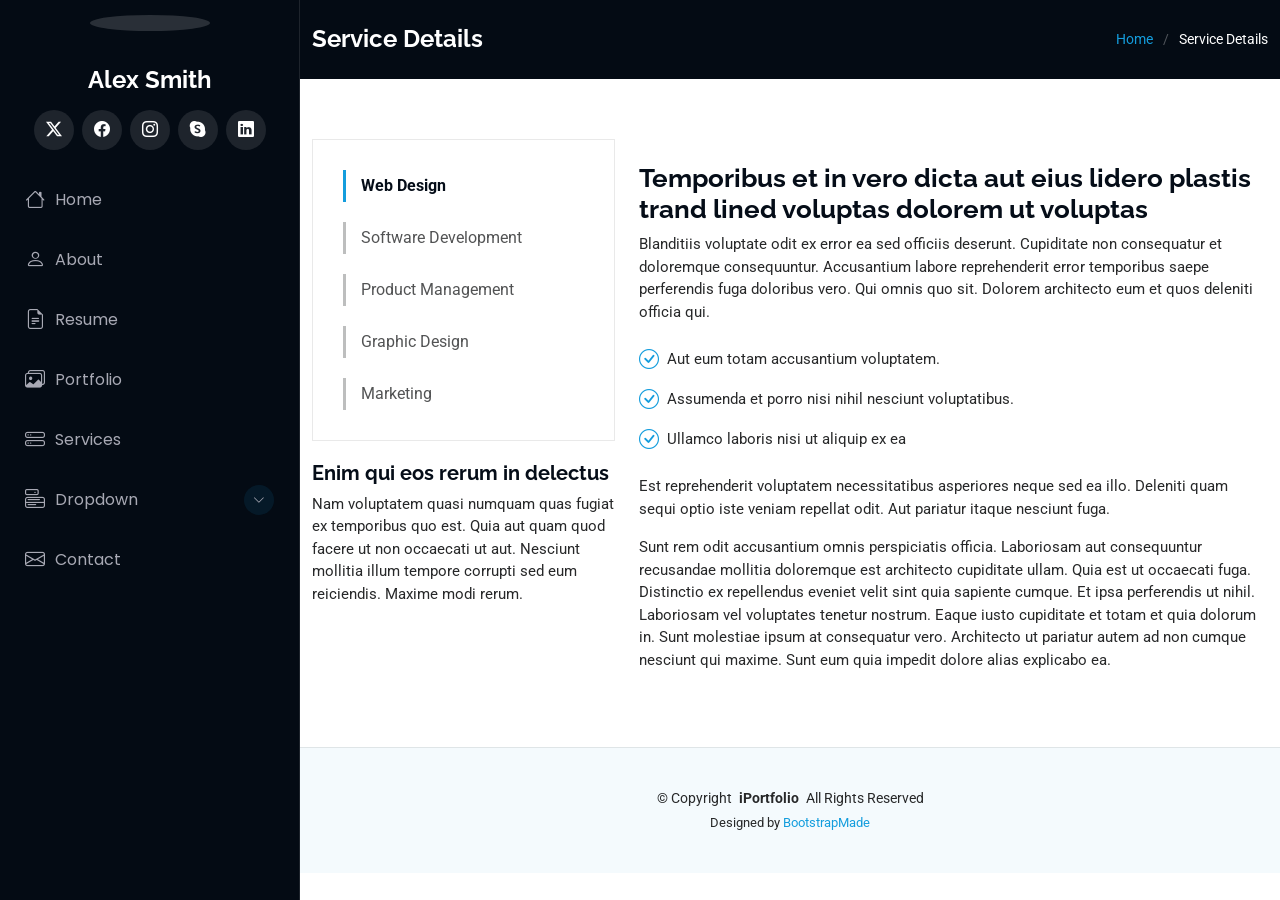
==== stageguerlain.html @ 078e5787 "Modif de la partie stage debut" ====
<!DOCTYPE html>
<html lang="en">

<head>
  <meta charset="utf-8">
  <meta content="width=device-width, initial-scale=1.0" name="viewport">
  <title>Service Details - iPortfolio Bootstrap Template</title>
  <meta content="" name="description">
  <meta content="" name="keywords">

  <!-- Favicons -->
  <link href="assets/img/favicon.png" rel="icon">
  <link href="assets/img/apple-touch-icon.png" rel="apple-touch-icon">

  <!-- Fonts -->
  <link href="https://fonts.googleapis.com" rel="preconnect">
  <link href="https://fonts.gstatic.com" rel="preconnect" crossorigin>
  <link href="https://fonts.googleapis.com/css2?family=Roboto:ital,wght@0,100;0,300;0,400;0,500;0,700;0,900;1,100;1,300;1,400;1,500;1,700;1,900&family=Poppins:ital,wght@0,100;0,200;0,300;0,400;0,500;0,600;0,700;0,800;0,900;1,100;1,200;1,300;1,400;1,500;1,600;1,700;1,800;1,900&family=Raleway:ital,wght@0,100;0,200;0,300;0,400;0,500;0,600;0,700;0,800;0,900;1,100;1,200;1,300;1,400;1,500;1,600;1,700;1,800;1,900&display=swap" rel="stylesheet">

  <!-- Vendor CSS Files -->
  <link href="assets/vendor/bootstrap/css/bootstrap.min.css" rel="stylesheet">
  <link href="assets/vendor/bootstrap-icons/bootstrap-icons.css" rel="stylesheet">
  <link href="assets/vendor/aos/aos.css" rel="stylesheet">
  <link href="assets/vendor/glightbox/css/glightbox.min.css" rel="stylesheet">
  <link href="assets/vendor/swiper/swiper-bundle.min.css" rel="stylesheet">

  <!-- Main CSS File -->
  <link href="assets/css/main.css" rel="stylesheet">

  <!-- =======================================================
  * Template Name: iPortfolio
  * Template URL: https://bootstrapmade.com/iportfolio-bootstrap-portfolio-websites-template/
  * Updated: Jun 29 2024 with Bootstrap v5.3.3
  * Author: BootstrapMade.com
  * License: https://bootstrapmade.com/license/
  ======================================================== -->
</head>

<body class="service-details-page">

  <header id="header" class="header dark-background d-flex flex-column">
    <i class="header-toggle d-xl-none bi bi-list"></i>

    <div class="profile-img">
      <img src="assets/img/my-profile-img.jpg" alt="" class="img-fluid rounded-circle">
    </div>

    <a href="index.html" class="logo d-flex align-items-center justify-content-center">
      <!-- Uncomment the line below if you also wish to use an image logo -->
      <!-- <img src="assets/img/logo.png" alt=""> -->
      <h1 class="sitename">Alex Smith</h1>
    </a>

    <div class="social-links text-center">
      <a href="#" class="twitter"><i class="bi bi-twitter-x"></i></a>
      <a href="#" class="facebook"><i class="bi bi-facebook"></i></a>
      <a href="#" class="instagram"><i class="bi bi-instagram"></i></a>
      <a href="#" class="google-plus"><i class="bi bi-skype"></i></a>
      <a href="#" class="linkedin"><i class="bi bi-linkedin"></i></a>
    </div>

    <nav id="navmenu" class="navmenu">
      <ul>
        <li><a href="#hero"><i class="bi bi-house navicon"></i>Home</a></li>
        <li><a href="#about"><i class="bi bi-person navicon"></i> About</a></li>
        <li><a href="#resume"><i class="bi bi-file-earmark-text navicon"></i> Resume</a></li>
        <li><a href="#portfolio"><i class="bi bi-images navicon"></i> Portfolio</a></li>
        <li><a href="#services"><i class="bi bi-hdd-stack navicon"></i> Services</a></li>
        <li class="dropdown"><a href="#"><i class="bi bi-menu-button navicon"></i> <span>Dropdown</span> <i class="bi bi-chevron-down toggle-dropdown"></i></a>
          <ul>
            <li><a href="#">Dropdown 1</a></li>
            <li class="dropdown"><a href="#"><span>Deep Dropdown</span> <i class="bi bi-chevron-down toggle-dropdown"></i></a>
              <ul>
                <li><a href="#">Deep Dropdown 1</a></li>
                <li><a href="#">Deep Dropdown 2</a></li>
                <li><a href="#">Deep Dropdown 3</a></li>
                <li><a href="#">Deep Dropdown 4</a></li>
                <li><a href="#">Deep Dropdown 5</a></li>
              </ul>
            </li>
            <li><a href="#">Dropdown 2</a></li>
            <li><a href="#">Dropdown 3</a></li>
            <li><a href="#">Dropdown 4</a></li>
          </ul>
        </li>
        <li><a href="#contact"><i class="bi bi-envelope navicon"></i> Contact</a></li>
      </ul>
    </nav>

  </header>

  <main class="main">

    <!-- Page Title -->
    <div class="page-title dark-background">
      <div class="container d-lg-flex justify-content-between align-items-center">
        <h1 class="mb-2 mb-lg-0">Service Details</h1>
        <nav class="breadcrumbs">
          <ol>
            <li><a href="index.html">Home</a></li>
            <li class="current">Service Details</li>
          </ol>
        </nav>
      </div>
    </div><!-- End Page Title -->

    <!-- Service Details Section -->
    <section id="service-details" class="service-details section">

      <div class="container">

        <div class="row gy-4">

          <div class="col-lg-4" data-aos="fade-up" data-aos-delay="100">
            <div class="services-list">
              <a href="#" class="active">Web Design</a>
              <a href="#">Software Development</a>
              <a href="#">Product Management</a>
              <a href="#">Graphic Design</a>
              <a href="#">Marketing</a>
            </div>

            <h4>Enim qui eos rerum in delectus</h4>
            <p>Nam voluptatem quasi numquam quas fugiat ex temporibus quo est. Quia aut quam quod facere ut non occaecati ut aut. Nesciunt mollitia illum tempore corrupti sed eum reiciendis. Maxime modi rerum.</p>
          </div>

          <div class="col-lg-8" data-aos="fade-up" data-aos-delay="200">
            <img src="assets/img/services.jpg" alt="" class="img-fluid services-img">
            <h3>Temporibus et in vero dicta aut eius lidero plastis trand lined voluptas dolorem ut voluptas</h3>
            <p>
              Blanditiis voluptate odit ex error ea sed officiis deserunt. Cupiditate non consequatur et doloremque consequuntur. Accusantium labore reprehenderit error temporibus saepe perferendis fuga doloribus vero. Qui omnis quo sit. Dolorem architecto eum et quos deleniti officia qui.
            </p>
            <ul>
              <li><i class="bi bi-check-circle"></i> <span>Aut eum totam accusantium voluptatem.</span></li>
              <li><i class="bi bi-check-circle"></i> <span>Assumenda et porro nisi nihil nesciunt voluptatibus.</span></li>
              <li><i class="bi bi-check-circle"></i> <span>Ullamco laboris nisi ut aliquip ex ea</span></li>
            </ul>
            <p>
              Est reprehenderit voluptatem necessitatibus asperiores neque sed ea illo. Deleniti quam sequi optio iste veniam repellat odit. Aut pariatur itaque nesciunt fuga.
            </p>
            <p>
              Sunt rem odit accusantium omnis perspiciatis officia. Laboriosam aut consequuntur recusandae mollitia doloremque est architecto cupiditate ullam. Quia est ut occaecati fuga. Distinctio ex repellendus eveniet velit sint quia sapiente cumque. Et ipsa perferendis ut nihil. Laboriosam vel voluptates tenetur nostrum. Eaque iusto cupiditate et totam et quia dolorum in. Sunt molestiae ipsum at consequatur vero. Architecto ut pariatur autem ad non cumque nesciunt qui maxime. Sunt eum quia impedit dolore alias explicabo ea.
            </p>
          </div>

        </div>

      </div>

    </section><!-- /Service Details Section -->

  </main>

  <footer id="footer" class="footer position-relative light-background">

    <div class="container">
      <div class="copyright text-center ">
        <p>© <span>Copyright</span> <strong class="px-1 sitename">iPortfolio</strong> <span>All Rights Reserved</span></p>
      </div>
      <div class="credits">
        <!-- All the links in the footer should remain intact. -->
        <!-- You can delete the links only if you've purchased the pro version. -->
        <!-- Licensing information: https://bootstrapmade.com/license/ -->
        <!-- Purchase the pro version with working PHP/AJAX contact form: [buy-url] -->
        Designed by <a href="https://bootstrapmade.com/">BootstrapMade</a>
      </div>
    </div>

  </footer>

  <!-- Scroll Top -->
  <a href="#" id="scroll-top" class="scroll-top d-flex align-items-center justify-content-center"><i class="bi bi-arrow-up-short"></i></a>

  <!-- Preloader -->
  <div id="preloader"></div>

  <!-- Vendor JS Files -->
  <script src="assets/vendor/bootstrap/js/bootstrap.bundle.min.js"></script>
  <script src="assets/vendor/php-email-form/validate.js"></script>
  <script src="assets/vendor/aos/aos.js"></script>
  <script src="assets/vendor/typed.js/typed.umd.js"></script>
  <script src="assets/vendor/purecounter/purecounter_vanilla.js"></script>
  <script src="assets/vendor/waypoints/noframework.waypoints.js"></script>
  <script src="assets/vendor/glightbox/js/glightbox.min.js"></script>
  <script src="assets/vendor/imagesloaded/imagesloaded.pkgd.min.js"></script>
  <script src="assets/vendor/isotope-layout/isotope.pkgd.min.js"></script>
  <script src="assets/vendor/swiper/swiper-bundle.min.js"></script>

  <!-- Main JS File -->
  <script src="assets/js/main.js"></script>

</body>

</html>
---- assets/css/main.css ----
/**
* Template Name: iPortfolio
* Template URL: https://bootstrapmade.com/iportfolio-bootstrap-portfolio-websites-template/
* Updated: Jun 29 2024 with Bootstrap v5.3.3
* Author: BootstrapMade.com
* License: https://bootstrapmade.com/license/
*/

/*--------------------------------------------------------------
# Font & Color Variables
# Help: https://bootstrapmade.com/color-system/
--------------------------------------------------------------*/
/* Fonts */
:root {
  --default-font: "Roboto",  system-ui, -apple-system, "Segoe UI", Roboto, "Helvetica Neue", Arial, "Noto Sans", "Liberation Sans", sans-serif, "Apple Color Emoji", "Segoe UI Emoji", "Segoe UI Symbol", "Noto Color Emoji";
  --heading-font: "Raleway",  sans-serif;
  --nav-font: "Poppins",  sans-serif;
}

/* Global Colors - The following color variables are used throughout the website. Updating them here will change the color scheme of the entire website */
:root { 
  --background-color: #ffffff; /* Background color for the entire website, including individual sections */
  --default-color: #272829; /* Default color used for the majority of the text content across the entire website */
  --heading-color: #050d18; /* Color for headings, subheadings and title throughout the website */
  --accent-color: #149ddd; /* Accent color that represents your brand on the website. It's used for buttons, links, and other elements that need to stand out */
  --surface-color: #ffffff; /* The surface color is used as a background of boxed elements within sections, such as cards, icon boxes, or other elements that require a visual separation from the global background. */
  --contrast-color: #ffffff; /* Contrast color for text, ensuring readability against backgrounds of accent, heading, or default colors. */
}

/* Nav Menu Colors - The following color variables are used specifically for the navigation menu. They are separate from the global colors to allow for more customization options */
:root {
  --nav-color: #a8a9b4;  /* The default color of the main navmenu links */
  --nav-hover-color: #ffffff; /* Applied to main navmenu links when they are hovered over or active */
  --nav-mobile-background-color: #040b14; /* Used as the background color for mobile navigation menu */
  --nav-dropdown-background-color: #040b14; /* Used as the background color for dropdown items that appear when hovering over primary navigation items */
  --nav-dropdown-color: #a8a9b4; /* Used for navigation links of the dropdown items in the navigation menu. */
  --nav-dropdown-hover-color: #ffffff; /* Similar to --nav-hover-color, this color is applied to dropdown navigation links when they are hovered over. */
}

/* Color Presets - These classes override global colors when applied to any section or element, providing reuse of the sam color scheme. */

.light-background {
  --background-color: #f4fafd;
  --surface-color: #ffffff;
}

.dark-background {
  --background-color: #040b14;
  --default-color: #ffffff;
  --heading-color: #ffffff;
  --surface-color: #151f2b;
  --contrast-color: #ffffff;
}

/* Smooth scroll */
:root {
  scroll-behavior: smooth;
}

/*--------------------------------------------------------------
# General Styling & Shared Classes
--------------------------------------------------------------*/
body {
  color: var(--default-color);
  background-color: var(--background-color);
  font-family: var(--default-font);
}

a {
  color: var(--accent-color);
  text-decoration: none;
  transition: 0.3s;
}

a:hover {
  color: color-mix(in srgb, var(--accent-color), transparent 25%);
  text-decoration: none;
}

h1,
h2,
h3,
h4,
h5,
h6 {
  color: var(--heading-color);
  font-family: var(--heading-font);
}

/* PHP Email Form Messages
------------------------------*/
.php-email-form .error-message {
  display: none;
  background: #df1529;
  color: #ffffff;
  text-align: left;
  padding: 15px;
  margin-bottom: 24px;
  font-weight: 600;
}

.php-email-form .sent-message {
  display: none;
  color: #ffffff;
  background: #059652;
  text-align: center;
  padding: 15px;
  margin-bottom: 24px;
  font-weight: 600;
}

.php-email-form .loading {
  display: none;
  background: var(--surface-color);
  text-align: center;
  padding: 15px;
  margin-bottom: 24px;
}

.php-email-form .loading:before {
  content: "";
  display: inline-block;
  border-radius: 50%;
  width: 24px;
  height: 24px;
  margin: 0 10px -6px 0;
  border: 3px solid var(--accent-color);
  border-top-color: var(--surface-color);
  animation: php-email-form-loading 1s linear infinite;
}

@keyframes php-email-form-loading {
  0% {
    transform: rotate(0deg);
  }

  100% {
    transform: rotate(360deg);
  }
}

/*--------------------------------------------------------------
# Global Header
--------------------------------------------------------------*/
.header {
  color: var(--default-color);
  background-color: var(--background-color);
  position: fixed;
  top: 0;
  left: 0;
  bottom: 0;
  padding: 0 15px;
  width: 300px;
  transition: all ease-in-out 0.3s;
  overflow-y: auto;
  z-index: 997;
  border-right: 1px solid color-mix(in srgb, var(--default-color), transparent 90%);
}

.header .profile-img img {
  margin: 15px auto;
  display: block;
  width: 120px;
  border: 8px solid color-mix(in srgb, var(--default-color), transparent 85%);
}

.header .logo {
  line-height: 1;
  margin-bottom: 15px;
  padding-top: 20px;
}

.header .logo img {
  max-height: 32px;
  margin-right: 8px;
}

.header .logo h1 {
  font-size: 24px;
  margin: 0;
  font-weight: 700;
  color: var(--heading-color);
}

.header .social-links {
  margin: 0 0 20px 0;
}

.header .social-links a {
  font-size: 16px;
  display: inline-flex;
  align-items: center;
  justify-content: center;
  background: color-mix(in srgb, var(--default-color), transparent 90%);
  color: var(--default-color);
  margin: 0 2px;
  border-radius: 50%;
  text-align: center;
  width: 40px;
  height: 40px;
  transition: 0.3s;
}

.header .social-links a:hover {
  color: var(--contrast-color);
  background: var(--accent-color);
}

@media (min-width: 1200px) {

  .header~main,
  .header~#footer {
    margin-left: 300px;
  }
}

@media (max-width: 1199px) {
  .header {
    left: -100%;
  }
}

.header.header-show {
  left: 0;
}

.header .header-toggle {
  color: var(--contrast-color);
  background-color: var(--accent-color);
  font-size: 22px;
  display: flex;
  align-items: center;
  justify-content: center;
  width: 40px;
  height: 40px;
  border-radius: 50%;
  cursor: pointer;
  position: fixed;
  top: 15px;
  right: 15px;
  z-index: 9999;
  transition: background-color 0.3s;
}

.header .header-toggle:hover {
  color: var(--contrast-color);
  background-color: color-mix(in srgb, var(--accent-color) 90%, white 15%);
}

/*--------------------------------------------------------------
# Navigation Menu
--------------------------------------------------------------*/
.mobile-nav-toggle {
  display: none;
}

.navmenu {
  padding: 0;
  z-index: 9997;
}

.navmenu ul {
  list-style: none;
  padding: 0 0 20px 0;
  margin: 0;
}

.navmenu a,
.navmenu a:focus {
  color: var(--nav-color);
  padding: 15px 10px;
  font-family: var(--nav-font);
  font-size: 16px;
  font-weight: 400;
  display: flex;
  align-items: center;
  white-space: nowrap;
  transition: 0.3s;
  width: 100%;
}

.navmenu a .navicon,
.navmenu a:focus .navicon {
  font-size: 20px;
  margin-right: 10px;
}

.navmenu a .toggle-dropdown,
.navmenu a:focus .toggle-dropdown {
  font-size: 12px;
  line-height: 0;
  margin-left: auto;
  width: 30px;
  height: 30px;
  display: flex;
  align-items: center;
  justify-content: center;
  border-radius: 50%;
  transition: 0.3s;
  flex-shrink: 0;
  background-color: color-mix(in srgb, var(--accent-color), transparent 90%);
}

.navmenu a .toggle-dropdown:hover,
.navmenu a:focus .toggle-dropdown:hover {
  background-color: var(--accent-color);
  color: var(--contrast-color);
}

.navmenu a:hover,
.navmenu .active,
.navmenu .active:focus {
  color: var(--nav-hover-color);
}

.navmenu a:hover .navicon,
.navmenu .active .navicon,
.navmenu .active:focus .navicon {
  color: var(--accent-color);
}

.navmenu .active .toggle-dropdown,
.navmenu .active:focus .toggle-dropdown {
  background-color: var(--accent-color);
  color: var(--contrast-color);
  transform: rotate(180deg);
}

.navmenu .dropdown {
  display: block;
}

.navmenu .dropdown a,
.navmenu .dropdown a:focus {
  color: --nav-dropdown-color;
}

.navmenu .dropdown a:hover,
.navmenu .dropdown .active,
.navmenu .dropdown .active:focus {
  color: var(--nav-dropdown-hover-color);
}

.navmenu .dropdown ul {
  position: static;
  display: none;
  z-index: 99;
  padding: 5px 10px;
  margin: 5px 10px;
  background-color: var(--nav-dropdown-background-color);
  border: 1px solid color-mix(in srgb, var(--default-color), transparent 90%);
  box-shadow: none;
  transition: all 0.5s ease-in-out;
}

.navmenu .dropdown ul ul {
  background-color: rgba(33, 37, 41, 0.1);
}

.navmenu .dropdown>.dropdown-active {
  display: block;
  background-color: rgba(33, 37, 41, 0.03);
}

/*--------------------------------------------------------------
# Global Footer
--------------------------------------------------------------*/
.footer {
  color: var(--default-color);
  background-color: var(--background-color);
  font-size: 14px;
  padding: 40px 0;
  position: relative;
  border-top: 1px solid color-mix(in srgb, var(--default-color), transparent 90%);
}

.footer .copyright p {
  margin-bottom: 0;
}

.footer .credits {
  margin-top: 4px;
  font-size: 13px;
  text-align: center;
}

/*--------------------------------------------------------------
# Preloader
--------------------------------------------------------------*/
#preloader {
  position: fixed;
  inset: 0;
  z-index: 999999;
  overflow: hidden;
  background: var(--background-color);
  transition: all 0.6s ease-out;
}

#preloader:before {
  content: "";
  position: fixed;
  top: calc(50% - 30px);
  left: calc(50% - 30px);
  border: 6px solid #ffffff;
  border-color: var(--accent-color) transparent var(--accent-color) transparent;
  border-radius: 50%;
  width: 60px;
  height: 60px;
  animation: animate-preloader 1.5s linear infinite;
}

@keyframes animate-preloader {
  0% {
    transform: rotate(0deg);
  }

  100% {
    transform: rotate(360deg);
  }
}

/*--------------------------------------------------------------
# Scroll Top Button
--------------------------------------------------------------*/
.scroll-top {
  position: fixed;
  visibility: hidden;
  opacity: 0;
  right: 15px;
  bottom: -15px;
  z-index: 99999;
  background-color: var(--accent-color);
  width: 44px;
  height: 44px;
  border-radius: 50px;
  transition: all 0.4s;
}

.scroll-top i {
  font-size: 24px;
  color: var(--contrast-color);
  line-height: 0;
}

.scroll-top:hover {
  background-color: color-mix(in srgb, var(--accent-color), transparent 20%);
  color: var(--contrast-color);
}

.scroll-top.active {
  visibility: visible;
  opacity: 1;
  bottom: 15px;
}

/*--------------------------------------------------------------
# Disable aos animation delay on mobile devices
--------------------------------------------------------------*/
@media screen and (max-width: 768px) {
  [data-aos-delay] {
    transition-delay: 0 !important;
  }
}

/*--------------------------------------------------------------
# Global Page Titles & Breadcrumbs
--------------------------------------------------------------*/
.page-title {
  color: var(--default-color);
  background-color: var(--background-color);
  padding: 25px 0;
  position: relative;
}

.page-title h1 {
  font-size: 24px;
  font-weight: 700;
}

.page-title .breadcrumbs ol {
  display: flex;
  flex-wrap: wrap;
  list-style: none;
  padding: 0;
  margin: 0;
  font-size: 14px;
  font-weight: 400;
}

.page-title .breadcrumbs ol li+li {
  padding-left: 10px;
}

.page-title .breadcrumbs ol li+li::before {
  content: "/";
  display: inline-block;
  padding-right: 10px;
  color: color-mix(in srgb, var(--default-color), transparent 70%);
}

/*--------------------------------------------------------------
# Global Sections
--------------------------------------------------------------*/
section,
.section {
  color: var(--default-color);
  background-color: var(--background-color);
  padding: 60px 0;
  overflow: clip;
}

/*--------------------------------------------------------------
# Global Section Titles
--------------------------------------------------------------*/
.section-title {
  padding-bottom: 60px;
  position: relative;
}

.section-title h2 {
  font-size: 32px;
  font-weight: 700;
  margin-bottom: 20px;
  padding-bottom: 20px;
  position: relative;
}

.section-title h2:after {
  content: "";
  position: absolute;
  display: block;
  width: 50px;
  height: 3px;
  background: var(--accent-color);
  left: 0;
  bottom: 0;
}

.section-title p {
  margin-bottom: 0;
}

/*--------------------------------------------------------------
# Hero Section
--------------------------------------------------------------*/
.hero {
  width: 100%;
  min-height: 100vh;
  position: relative;
  padding: 80px 0;
  display: flex;
  align-items: center;
  justify-content: center;
}

.hero img {
  position: absolute;
  inset: 0;
  display: block;
  width: 100%;
  height: 100%;
  object-fit: cover;
  z-index: 1;
}

.hero:before {
  content: "";
  background: color-mix(in srgb, var(--background-color), transparent 70%);
  position: absolute;
  inset: 0;
  z-index: 2;
}

.hero .container {
  position: relative;
  z-index: 3;
}

.hero h2 {
  margin: 0;
  font-size: 64px;
  font-weight: 700;
}

.hero p {
  margin: 5px 0 0 0;
  font-size: 26px;
}

.hero p span {
  letter-spacing: 1px;
  border-bottom: 2px solid var(--accent-color);
}

.hero .social-links {
  margin-top: 25px;
}

.hero .social-links a {
  font-size: 24px;
  display: inline-block;
  color: color-mix(in srgb, var(--default-color), transparent 50%);
  line-height: 1;
  margin-right: 20px;
  transition: 0.3s;
}

.hero .social-links a:hover {
  color: var(--accent-color);
}

@media (max-width: 768px) {
  .hero h2 {
    font-size: 32px;
  }

  .hero p {
    font-size: 20px;
  }
}

/*--------------------------------------------------------------
# About Section
--------------------------------------------------------------*/
.about .content h2 {
  font-weight: 700;
  font-size: 24px;
}

.about .content ul {
  list-style: none;
  padding: 0;
}

.about .content ul li {
  margin-bottom: 20px;
  display: flex;
  align-items: center;
}

.about .content ul strong {
  margin-right: 10px;
}

.about .content ul i {
  font-size: 16px;
  margin-right: 5px;
  color: var(--accent-color);
  line-height: 0;
}

/*--------------------------------------------------------------
# Stats Section
--------------------------------------------------------------*/
.stats .stats-item {
  padding: 30px;
  width: 100%;
}

.stats .stats-item i {
  color: var(--accent-color);
  display: block;
  font-size: 44px;
  float: left;
  line-height: 0;
}

.stats .stats-item .purecounter {
  color: var(--heading-color);
  font-size: 48px;
  line-height: 40px;
  display: block;
  font-weight: 700;
  margin-left: 60px;
}

.stats .stats-item p {
  color: color-mix(in srgb, var(--default-color), transparent 40%);
  padding: 15px 0 0 0;
  margin: 0 0 0 60px;
  font-family: var(--heading-font);
  font-size: 14px;
}

/*--------------------------------------------------------------
# Skills Section
--------------------------------------------------------------*/
.skills .progress {
  height: 60px;
  display: block;
  background: none;
  border-radius: 0;
}

.skills .progress .skill {
  color: var(--heading-color);
  padding: 0;
  margin: 0 0 6px 0;
  text-transform: uppercase;
  display: block;
  font-weight: 600;
  font-family: var(--heading-font);
}

.skills .progress .skill .val {
  float: right;
  font-style: normal;
}

.skills .progress-bar-wrap {
  background: color-mix(in srgb, var(--default-color), transparent 90%);
  height: 10px;
}

.skills .progress-bar {
  width: 1px;
  height: 10px;
  transition: 0.9s;
  background-color: var(--accent-color);
}

.skills-logos {
  margin-top: 2rem;
}

.skills-logos-grid {
  display: grid;
  grid-template-columns: repeat(auto-fit, minmax(120px, 1fr));
  gap: 1rem;
}

.skill-badge {
  background: rgba(255, 255, 255, 0.9);
  border: 1px solid rgba(20, 157, 221, 0.12);
  border-radius: 16px;
  padding: 1rem 0.75rem;
  text-align: center;
  box-shadow: 0 10px 25px rgba(0, 0, 0, 0.04);
  transition: transform 0.25s ease, box-shadow 0.25s ease;
}

.skill-badge:hover {
  transform: translateY(-4px);
  box-shadow: 0 16px 30px rgba(0, 0, 0, 0.08);
}

.skill-badge i {
  display: block;
  font-size: 2rem;
  color: var(--accent-color);
  margin-bottom: 0.55rem;
}

.skill-badge img {
  display: block;
  width: 2.2rem;
  height: 2.2rem;
  margin: 0 auto 0.65rem;
  object-fit: contain;
  filter: drop-shadow(0 4px 8px rgba(20, 157, 221, 0.12));
}

.skill-badge span {
  display: block;
  color: var(--heading-color);
  font-weight: 600;
  font-size: 0.8rem;
  letter-spacing: 0.03em;
}

/*--------------------------------------------------------------
# Resume Section
--------------------------------------------------------------*/
.resume .resume-title {
  color: var(--heading-color);
  font-size: 26px;
  font-weight: 700;
  margin-top: 20px;
  margin-bottom: 20px;
}

.resume .resume-item {
  padding: 0 0 20px 20px;
  margin-top: -2px;
  border-left: 2px solid var(--accent-color);
  position: relative;
}

.resume .resume-item h4 {
  line-height: 18px;
  font-size: 18px;
  font-weight: 600;
  text-transform: uppercase;
  color: color-mix(in srgb, var(--default-color), transparent 20%);
  margin-bottom: 10px;
}

.resume .resume-item h5 {
  font-size: 16px;
  padding: 5px 15px;
  display: inline-block;
  font-weight: 600;
  margin-bottom: 10px;
}

.resume .resume-item ul {
  padding-left: 20px;
}

.resume .resume-item ul li {
  padding-bottom: 10px;
}

.resume .resume-item:last-child {
  padding-bottom: 0;
}

.resume .resume-item::before {
  content: "";
  position: absolute;
  width: 16px;
  height: 16px;
  border-radius: 50px;
  left: -9px;
  top: 0;
  background: var(--background-color);
  border: 2px solid var(--accent-color);
}

/*--------------------------------------------------------------
# Portfolio Section
--------------------------------------------------------------*/
.portfolio .portfolio-filters {
  padding: 0;
  margin: 0 auto 20px auto;
  list-style: none;
  text-align: center;
}

.portfolio .portfolio-filters li {
  cursor: pointer;
  display: inline-block;
  padding: 0;
  font-size: 14px;
  font-weight: 400;
  margin: 0 10px;
  line-height: 1;
  text-transform: uppercase;
  margin-bottom: 10px;
  transition: all 0.3s ease-in-out;
}

.portfolio .portfolio-filters li:hover,
.portfolio .portfolio-filters li.filter-active {
  color: var(--accent-color);
}

.portfolio .portfolio-filters li:first-child {
  margin-left: 0;
}

.portfolio .portfolio-filters li:last-child {
  margin-right: 0;
}

@media (max-width: 575px) {
  .portfolio .portfolio-filters li {
    font-size: 14px;
    margin: 0 5px;
  }
}

.portfolio .portfolio-content {
  position: relative;
  overflow: hidden;
}

.portfolio .portfolio-content img {
  transition: 0.3s;
  width: 100%;
  height: auto;
  display: block;
  max-height: 300px;
  object-fit: contain;
}

.portfolio .portfolio-img {
  height: 250px;
  object-fit: cover;
  object-position: center;
}

.portfolio .portfolio-img-scale {
  object-fit: scale-down;
  max-height: 250px;
  width: auto;
  margin: auto;
  display: block;
}

.portfolio .portfolio-content .portfolio-info {
  opacity: 0;
  position: absolute;
  inset: 0;
  z-index: 3;
  transition: all ease-in-out 0.3s;
  background: rgba(0, 0, 0, 0.6);
  padding: 15px;
}

.portfolio .portfolio-content .portfolio-info h4 {
  font-size: 14px;
  padding: 5px 10px;
  font-weight: 400;
  color: #ffffff;
  display: inline-block;
  background-color: var(--accent-color);
}

.portfolio .portfolio-content .portfolio-info p {
  position: absolute;
  bottom: 10px;
  text-align: center;
  display: inline-block;
  left: 0;
  right: 0;
  font-size: 16px;
  font-weight: 600;
  color: rgba(255, 255, 255, 0.8);
}

.portfolio .portfolio-content .portfolio-info .preview-link,
.portfolio .portfolio-content .portfolio-info .details-link {
  position: absolute;
  left: calc(50% - 40px);
  font-size: 26px;
  top: calc(50% - 14px);
  color: #fff;
  transition: 0.3s;
  line-height: 1.2;
}

.portfolio .portfolio-content .portfolio-info .preview-link:hover,
.portfolio .portfolio-content .portfolio-info .details-link:hover {
  color: var(--accent-color);
}

.portfolio .portfolio-content .portfolio-info .details-link {
  left: 50%;
  font-size: 34px;
  line-height: 0;
}

.portfolio .portfolio-content:hover .portfolio-info {
  opacity: 1;
}

.portfolio .portfolio-content:hover img {
  transform: scale(1.1);
}

/*--------------------------------------------------------------
# Services Section
--------------------------------------------------------------*/
.services .service-item {
  position: relative;
}

.services .service-item .icon {
  background: #ffffff;
  display: flex;
  align-items: center;
  justify-content: center;
  width: 54px;
  height: 54px;
  border-radius: 50%;
  transition: 0.5s;
  border: 1px solid var(--accent-color);
  margin-right: 20px;
}

.services .service-item .icon i {
  color: var(--contrast-color);
  font-size: 24px;
  line-height: 0;
}

.services .service-item .icon img.stage-icon {
  width: 32px;
  height: 32px;
  object-fit: contain;
}

.services .service-item:hover .icon {
  background: var(--surface-color);
}

.services .service-item:hover .icon i {
  color: var(--accent-color);
}

.services .service-item .title {
  font-weight: 700;
  margin-bottom: 15px;
  font-size: 18px;
}

.services .service-item .title a {
  color: var(--heading-color);
}

.services .service-item .title a:hover {
  color: var(--accent-color);
}

.services .service-item .description {
  line-height: 24px;
  font-size: 14px;
}

/*--------------------------------------------------------------
# Testimonials Section
--------------------------------------------------------------*/
.testimonials .testimonials-carousel,
.testimonials .testimonials-slider {
  overflow: hidden;
}

.testimonials .testimonial-item {
  box-sizing: content-box;
  text-align: center;
  min-height: 320px;
}

.testimonials .testimonial-item .testimonial-img {
  width: 90px;
  border-radius: 50%;
  margin: 0 auto;
}

.testimonials .testimonial-item h3 {
  font-size: 18px;
  font-weight: bold;
  margin: 10px 0 5px 0;
}

.testimonials .testimonial-item h4 {
  font-size: 14px;
  color: color-mix(in srgb, var(--default-color), transparent 20%);
  margin: 0;
}

.testimonials .testimonial-item .quote-icon-left,
.testimonials .testimonial-item .quote-icon-right {
  color: color-mix(in srgb, var(--accent-color), transparent 40%);
  font-size: 26px;
  line-height: 0;
}

.testimonials .testimonial-item .quote-icon-left {
  display: inline-block;
  left: -5px;
  position: relative;
}

.testimonials .testimonial-item .quote-icon-right {
  display: inline-block;
  right: -5px;
  position: relative;
  top: 10px;
  transform: scale(-1, -1);
}

.testimonials .testimonial-item p {
  font-style: italic;
  margin: 0 15px 15px 15px;
  padding: 20px;
  background-color: var(--surface-color);
  position: relative;
  margin-bottom: 35px;
  border-radius: 6px;
  box-shadow: 0px 2px 15px rgba(0, 0, 0, 0.1);
}

.testimonials .testimonial-item p::after {
  content: "";
  width: 0;
  height: 0;
  border-top: 20px solid var(--surface-color);
  border-right: 20px solid transparent;
  border-left: 20px solid transparent;
  position: absolute;
  bottom: -20px;
  left: calc(50% - 20px);
}

.testimonials .swiper-wrapper {
  height: auto;
}

.testimonials .swiper-pagination {
  margin-top: 40px;
  position: relative;
}

.testimonials .swiper-pagination .swiper-pagination-bullet {
  width: 12px;
  height: 12px;
  background-color: var(--background-color);
  opacity: 1;
  border: 1px solid var(--accent-color);
}

.testimonials .swiper-pagination .swiper-pagination-bullet-active {
  background-color: var(--accent-color);
}

/*--------------------------------------------------------------
# Contact Section
--------------------------------------------------------------*/
.contact .info-wrap {
  background-color: var(--surface-color);
  box-shadow: 0px 0px 20px rgba(0, 0, 0, 0.1);
  padding: 30px;
}

@media (max-width: 575px) {
  .contact .info-wrap {
    padding: 20px;
  }
}

.contact .info-item {
  margin-bottom: 40px;
}

.contact .info-item i {
  font-size: 20px;
  color: var(--accent-color);
  background: color-mix(in srgb, var(--accent-color), transparent 92%);
  width: 44px;
  height: 44px;
  display: flex;
  justify-content: center;
  align-items: center;
  border-radius: 50px;
  transition: all 0.3s ease-in-out;
  margin-right: 15px;
}

.contact .info-item h3 {
  padding: 0;
  font-size: 18px;
  font-weight: 700;
  margin-bottom: 5px;
}

.contact .info-item p {
  padding: 0;
  margin-bottom: 0;
  font-size: 14px;
}

.contact .info-item:hover i {
  background: var(--accent-color);
  color: var(--contrast-color);
}

.contact .php-email-form {
  background-color: var(--surface-color);
  height: 100%;
  padding: 30px;
  box-shadow: 0px 0px 20px rgba(0, 0, 0, 0.1);
}

@media (max-width: 575px) {
  .contact .php-email-form {
    padding: 20px;
  }
}

.contact .php-email-form input[type=text],
.contact .php-email-form input[type=email],
.contact .php-email-form textarea {
  font-size: 14px;
  padding: 10px 15px;
  box-shadow: none;
  border-radius: 0;
  color: var(--default-color);
  background-color: var(--surface-color);
  border-color: color-mix(in srgb, var(--default-color), transparent 80%);
}

.contact .php-email-form input[type=text]:focus,
.contact .php-email-form input[type=email]:focus,
.contact .php-email-form textarea:focus {
  border-color: var(--accent-color);
}

.contact .php-email-form input[type=text]::placeholder,
.contact .php-email-form input[type=email]::placeholder,
.contact .php-email-form textarea::placeholder {
  color: color-mix(in srgb, var(--default-color), transparent 70%);
}

.contact .php-email-form button[type=submit] {
  color: var(--contrast-color);
  background: var(--accent-color);
  border: 0;
  padding: 10px 30px;
  transition: 0.4s;
  border-radius: 50px;
}

.contact .php-email-form button[type=submit]:hover {
  background: color-mix(in srgb, var(--accent-color), transparent 25%);
}

/*--------------------------------------------------------------
# Portfolio Details Section
--------------------------------------------------------------*/
.portfolio-details .portfolio-details-slider img {
  width: 100%;
}

.portfolio-details .portfolio-details-slider .swiper-pagination {
  margin-top: 20px;
  position: relative;
}

.portfolio-details .portfolio-details-slider .swiper-pagination .swiper-pagination-bullet {
  width: 12px;
  height: 12px;
  background-color: color-mix(in srgb, var(--default-color), transparent 85%);
  opacity: 1;
}

.portfolio-details .portfolio-details-slider .swiper-pagination .swiper-pagination-bullet-active {
  background-color: var(--accent-color);
}

.portfolio-details .portfolio-info {
  padding: 30px;
  box-shadow: 0px 0 30px rgba(0, 0, 0, 0.1);
}

.portfolio-details .portfolio-info h3 {
  font-size: 22px;
  font-weight: 700;
  margin-bottom: 20px;
  padding-bottom: 20px;
  border-bottom: 1px solid color-mix(in srgb, var(--default-color), transparent 85%);
}

.portfolio-details .portfolio-info ul {
  list-style: none;
  padding: 0;
  font-size: 15px;
}

.portfolio-details .portfolio-info ul li+li {
  margin-top: 10px;
}

.portfolio-details .portfolio-description {
  padding-top: 30px;
}

.portfolio-details .portfolio-description h2 {
  font-size: 26px;
  font-weight: 700;
  margin-bottom: 20px;
}

.portfolio-details .portfolio-description p {
  padding: 0;
  color: color-mix(in srgb, var(--default-color), transparent 30%);
}

/*--------------------------------------------------------------
# Service Details Section
--------------------------------------------------------------*/
.service-details .services-list {
  padding: 10px 30px;
  border: 1px solid color-mix(in srgb, var(--default-color), transparent 90%);
  margin-bottom: 20px;
}

.service-details .services-list a {
  display: block;
  line-height: 1;
  padding: 8px 0 8px 15px;
  border-left: 3px solid color-mix(in srgb, var(--default-color), transparent 70%);
  margin: 20px 0;
  color: color-mix(in srgb, var(--default-color), transparent 20%);
  transition: 0.3s;
}

.service-details .services-list a.active {
  color: var(--heading-color);
  font-weight: 700;
  border-color: var(--accent-color);
}

.service-details .services-list a:hover {
  border-color: var(--accent-color);
}

.service-details .services-img {
  margin-bottom: 20px;
}

.service-details h3 {
  font-size: 26px;
  font-weight: 700;
}

.service-details h4 {
  font-size: 20px;
  font-weight: 700;
}

.service-details p {
  font-size: 15px;
}

.service-details ul {
  list-style: none;
  padding: 0;
  font-size: 15px;
}

.service-details ul li {
  padding: 5px 0;
  display: flex;
  align-items: center;
}

.service-details ul i {
  font-size: 20px;
  margin-right: 8px;
  color: var(--accent-color);
}
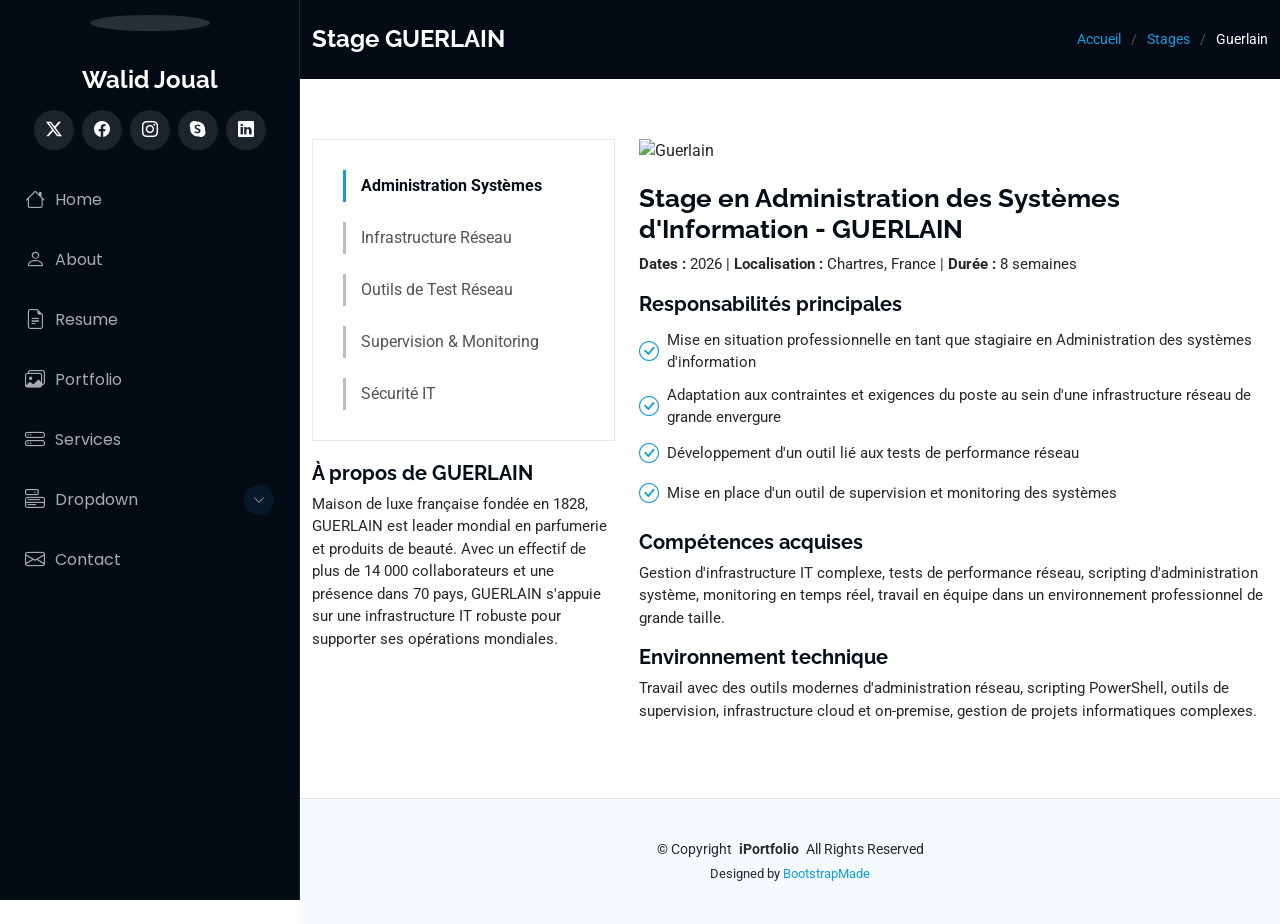
==== commit 3c070e32: "debut de modif du detail.html" ====
--- a/stageguerlain.html
+++ b/stageguerlain.html
@@ -4,7 +4,7 @@
 <head>
   <meta charset="utf-8">
   <meta content="width=device-width, initial-scale=1.0" name="viewport">
-  <title>Service Details - iPortfolio Bootstrap Template</title>
+  <title>Stage Guerlain - Walid Joual</title>
   <meta content="" name="description">
   <meta content="" name="keywords">
 
@@ -27,13 +27,6 @@
   <!-- Main CSS File -->
   <link href="assets/css/main.css" rel="stylesheet">
 
-  <!-- =======================================================
-  * Template Name: iPortfolio
-  * Template URL: https://bootstrapmade.com/iportfolio-bootstrap-portfolio-websites-template/
-  * Updated: Jun 29 2024 with Bootstrap v5.3.3
-  * Author: BootstrapMade.com
-  * License: https://bootstrapmade.com/license/
-  ======================================================== -->
 </head>
 
 <body class="service-details-page">
@@ -48,7 +41,7 @@
     <a href="index.html" class="logo d-flex align-items-center justify-content-center">
       <!-- Uncomment the line below if you also wish to use an image logo -->
       <!-- <img src="assets/img/logo.png" alt=""> -->
-      <h1 class="sitename">Alex Smith</h1>
+      <h1 class="sitename">Walid Joual</h1>
     </a>
 
     <div class="social-links text-center">
@@ -94,11 +87,12 @@
     <!-- Page Title -->
     <div class="page-title dark-background">
       <div class="container d-lg-flex justify-content-between align-items-center">
-        <h1 class="mb-2 mb-lg-0">Service Details</h1>
+        <h1 class="mb-2 mb-lg-0">Stage GUERLAIN</h1>
         <nav class="breadcrumbs">
           <ol>
-            <li><a href="index.html">Home</a></li>
-            <li class="current">Service Details</li>
+            <li><a href="index.html">Accueil</a></li>
+            <li><a href="index.html#services">Stages</a></li>
+            <li class="current">Guerlain</li>
           </ol>
         </nav>
       </div>
@@ -113,34 +107,35 @@
 
           <div class="col-lg-4" data-aos="fade-up" data-aos-delay="100">
             <div class="services-list">
-              <a href="#" class="active">Web Design</a>
-              <a href="#">Software Development</a>
-              <a href="#">Product Management</a>
-              <a href="#">Graphic Design</a>
-              <a href="#">Marketing</a>
+              <a href="#" class="active">Administration Systèmes</a>
+              <a href="#">Infrastructure Réseau</a>
+              <a href="#">Outils de Test Réseau</a>
+              <a href="#">Supervision & Monitoring</a>
+              <a href="#">Sécurité IT</a>
             </div>
 
-            <h4>Enim qui eos rerum in delectus</h4>
-            <p>Nam voluptatem quasi numquam quas fugiat ex temporibus quo est. Quia aut quam quod facere ut non occaecati ut aut. Nesciunt mollitia illum tempore corrupti sed eum reiciendis. Maxime modi rerum.</p>
+            <h4>À propos de GUERLAIN</h4>
+            <p>Maison de luxe française fondée en 1828, GUERLAIN est leader mondial en parfumerie et produits de beauté. Avec un effectif de plus de 14 000 collaborateurs et une présence dans 70 pays, GUERLAIN s'appuie sur une infrastructure IT robuste pour supporter ses opérations mondiales.</p>
           </div>
 
           <div class="col-lg-8" data-aos="fade-up" data-aos-delay="200">
-            <img src="assets/img/services.jpg" alt="" class="img-fluid services-img">
-            <h3>Temporibus et in vero dicta aut eius lidero plastis trand lined voluptas dolorem ut voluptas</h3>
-            <p>
-              Blanditiis voluptate odit ex error ea sed officiis deserunt. Cupiditate non consequatur et doloremque consequuntur. Accusantium labore reprehenderit error temporibus saepe perferendis fuga doloribus vero. Qui omnis quo sit. Dolorem architecto eum et quos deleniti officia qui.
-            </p>
+            <img src="assets/img/services.jpg" alt="Guerlain" class="img-fluid services-img">
+            <h3>Stage en Administration des Systèmes d'Information - GUERLAIN</h3>
+            <p><strong>Dates :</strong> 2026 | <strong>Localisation :</strong> Chartres, France | <strong>Durée :</strong> 8 semaines</p>
+            
+            <h4>Responsabilités principales</h4>
             <ul>
-              <li><i class="bi bi-check-circle"></i> <span>Aut eum totam accusantium voluptatem.</span></li>
-              <li><i class="bi bi-check-circle"></i> <span>Assumenda et porro nisi nihil nesciunt voluptatibus.</span></li>
-              <li><i class="bi bi-check-circle"></i> <span>Ullamco laboris nisi ut aliquip ex ea</span></li>
+              <li><i class="bi bi-check-circle"></i> <span>Mise en situation professionnelle en tant que stagiaire en Administration des systèmes d'information</span></li>
+              <li><i class="bi bi-check-circle"></i> <span>Adaptation aux contraintes et exigences du poste au sein d'une infrastructure réseau de grande envergure</span></li>
+              <li><i class="bi bi-check-circle"></i> <span>Développement d'un outil lié aux tests de performance réseau</span></li>
+              <li><i class="bi bi-check-circle"></i> <span>Mise en place d'un outil de supervision et monitoring des systèmes</span></li>
             </ul>
-            <p>
-              Est reprehenderit voluptatem necessitatibus asperiores neque sed ea illo. Deleniti quam sequi optio iste veniam repellat odit. Aut pariatur itaque nesciunt fuga.
-            </p>
-            <p>
-              Sunt rem odit accusantium omnis perspiciatis officia. Laboriosam aut consequuntur recusandae mollitia doloremque est architecto cupiditate ullam. Quia est ut occaecati fuga. Distinctio ex repellendus eveniet velit sint quia sapiente cumque. Et ipsa perferendis ut nihil. Laboriosam vel voluptates tenetur nostrum. Eaque iusto cupiditate et totam et quia dolorum in. Sunt molestiae ipsum at consequatur vero. Architecto ut pariatur autem ad non cumque nesciunt qui maxime. Sunt eum quia impedit dolore alias explicabo ea.
-            </p>
+            
+            <h4>Compétences acquises</h4>
+            <p>Gestion d'infrastructure IT complexe, tests de performance réseau, scripting d'administration système, monitoring en temps réel, travail en équipe dans un environnement professionnel de grande taille.</p>
+            
+            <h4>Environnement technique</h4>
+            <p>Travail avec des outils modernes d'administration réseau, scripting PowerShell, outils de supervision, infrastructure cloud et on-premise, gestion de projets informatiques complexes.</p>
           </div>
 
         </div>
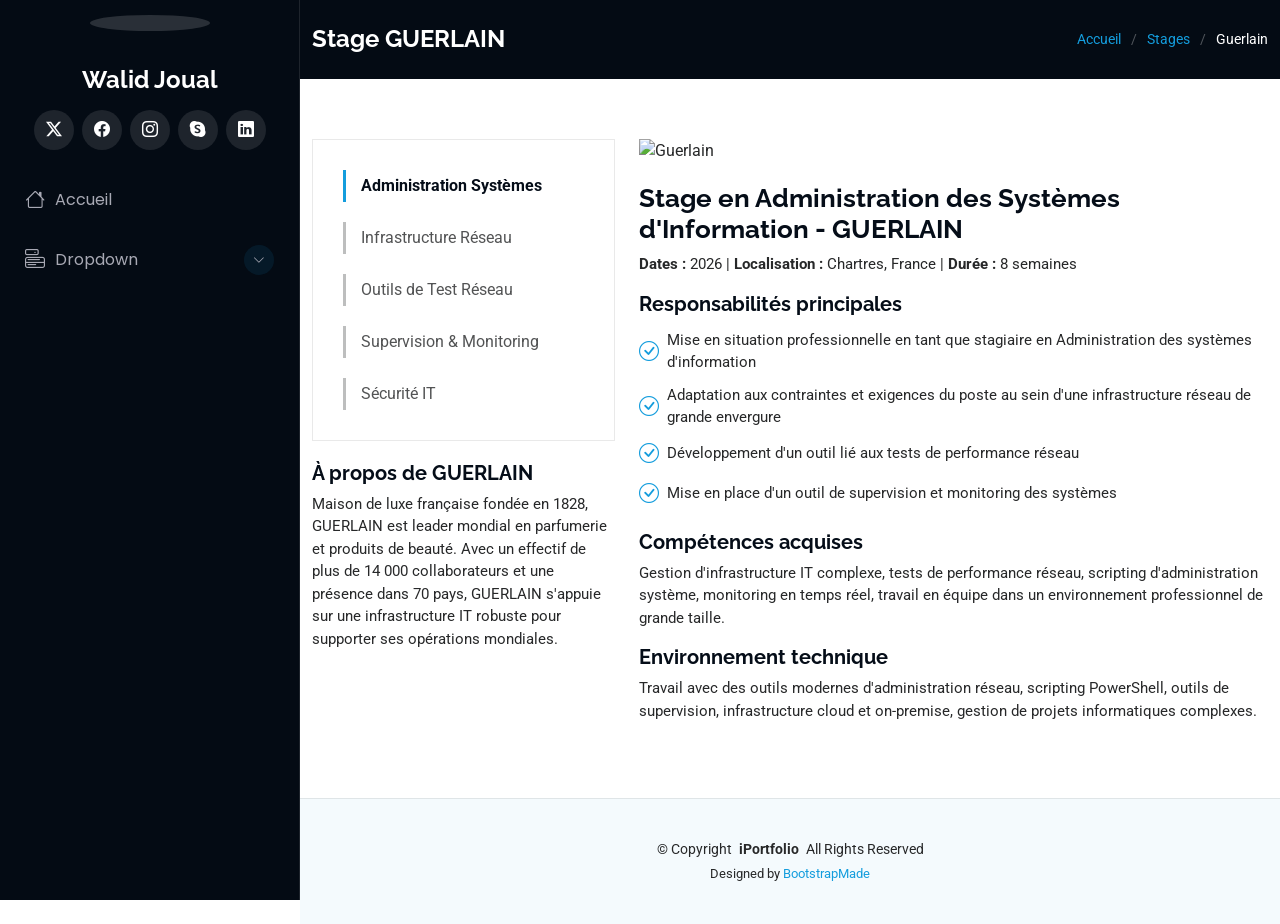
==== commit 81f420cd: "FAH" ====
--- a/stageguerlain.html
+++ b/stageguerlain.html
@@ -54,11 +54,7 @@
 
     <nav id="navmenu" class="navmenu">
       <ul>
-        <li><a href="#hero"><i class="bi bi-house navicon"></i>Home</a></li>
-        <li><a href="#about"><i class="bi bi-person navicon"></i> About</a></li>
-        <li><a href="#resume"><i class="bi bi-file-earmark-text navicon"></i> Resume</a></li>
-        <li><a href="#portfolio"><i class="bi bi-images navicon"></i> Portfolio</a></li>
-        <li><a href="#services"><i class="bi bi-hdd-stack navicon"></i> Services</a></li>
+        <li><a href="index.html"><i class="bi bi-house navicon"></i>Accueil</a></li>
         <li class="dropdown"><a href="#"><i class="bi bi-menu-button navicon"></i> <span>Dropdown</span> <i class="bi bi-chevron-down toggle-dropdown"></i></a>
           <ul>
             <li><a href="#">Dropdown 1</a></li>
@@ -76,7 +72,6 @@
             <li><a href="#">Dropdown 4</a></li>
           </ul>
         </li>
-        <li><a href="#contact"><i class="bi bi-envelope navicon"></i> Contact</a></li>
       </ul>
     </nav>
 
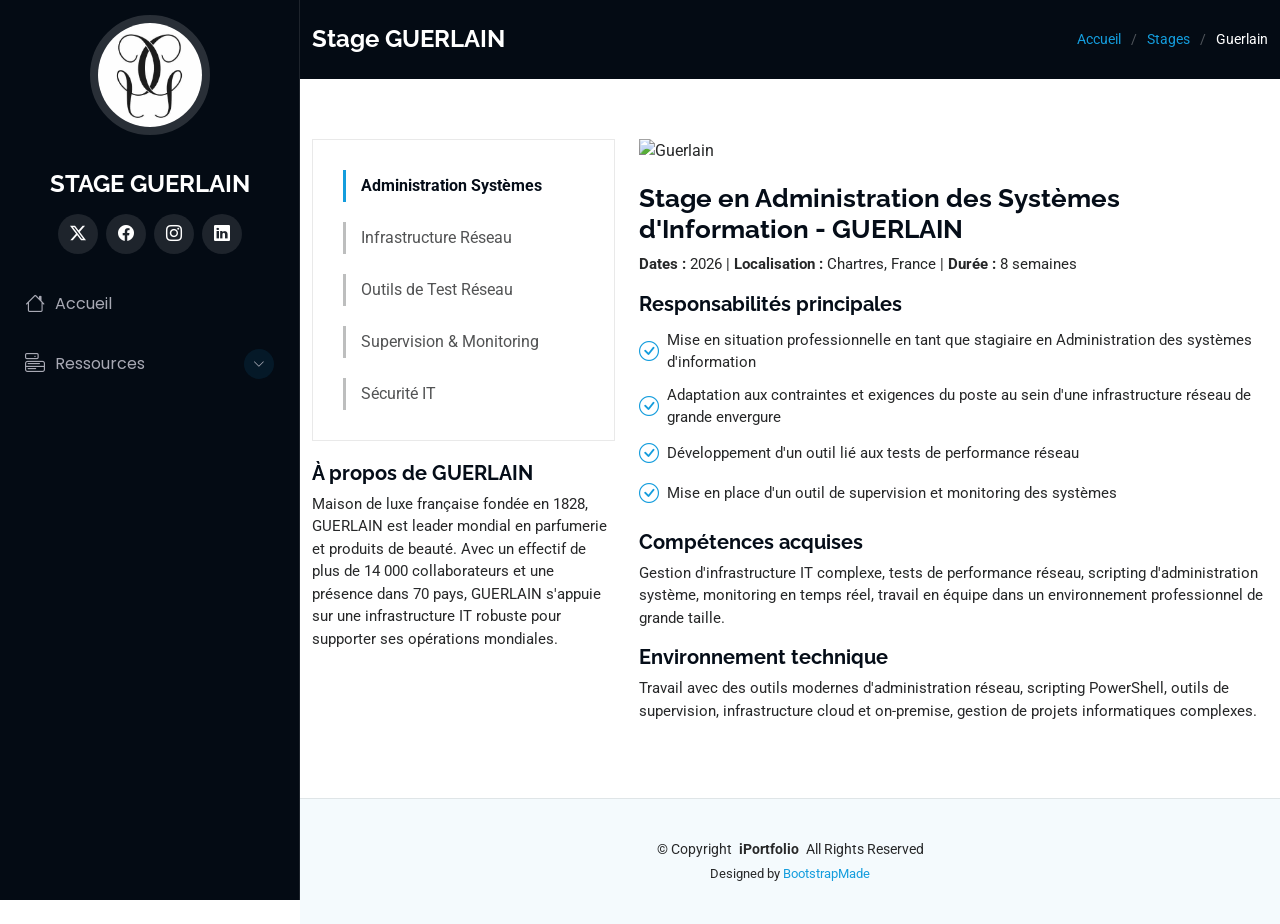
==== commit e8d61b30: "aaaa" ====
--- a/stageguerlain.html
+++ b/stageguerlain.html
@@ -35,38 +35,28 @@
     <i class="header-toggle d-xl-none bi bi-list"></i>
 
     <div class="profile-img">
-      <img src="assets/img/my-profile-img.jpg" alt="" class="img-fluid rounded-circle">
+      <img src="assets/img/stages/guerlain.jpg" alt="" class="img-fluid rounded-circle">
     </div>
 
     <a href="index.html" class="logo d-flex align-items-center justify-content-center">
       <!-- Uncomment the line below if you also wish to use an image logo -->
       <!-- <img src="assets/img/logo.png" alt=""> -->
-      <h1 class="sitename">Walid Joual</h1>
+      <h1 class="sitename">STAGE GUERLAIN</h1>
     </a>
 
     <div class="social-links text-center">
-      <a href="#" class="twitter"><i class="bi bi-twitter-x"></i></a>
-      <a href="#" class="facebook"><i class="bi bi-facebook"></i></a>
-      <a href="#" class="instagram"><i class="bi bi-instagram"></i></a>
-      <a href="#" class="google-plus"><i class="bi bi-skype"></i></a>
-      <a href="#" class="linkedin"><i class="bi bi-linkedin"></i></a>
+      <a href="https://twitter.com/guerlain" class="twitter"><i class="bi bi-twitter-x"></i></a>
+      <a href="https://www.facebook.com/Guerlain" class="facebook"><i class="bi bi-facebook"></i></a>
+      <a href="https://www.instagram.com/guerlain/" class="instagram"><i class="bi bi-instagram"></i></a>
+      <a href="https://www.linkedin.com/company/guerlain" class="linkedin"><i class="bi bi-linkedin"></i></a>
     </div>
 
     <nav id="navmenu" class="navmenu">
       <ul>
         <li><a href="index.html"><i class="bi bi-house navicon"></i>Accueil</a></li>
-        <li class="dropdown"><a href="#"><i class="bi bi-menu-button navicon"></i> <span>Dropdown</span> <i class="bi bi-chevron-down toggle-dropdown"></i></a>
+        <li class="dropdown"><a href="#"><i class="bi bi-menu-button navicon"></i> <span>Ressources</span> <i class="bi bi-chevron-down toggle-dropdown"></i></a>
           <ul>
-            <li><a href="#">Dropdown 1</a></li>
-            <li class="dropdown"><a href="#"><span>Deep Dropdown</span> <i class="bi bi-chevron-down toggle-dropdown"></i></a>
-              <ul>
-                <li><a href="#">Deep Dropdown 1</a></li>
-                <li><a href="#">Deep Dropdown 2</a></li>
-                <li><a href="#">Deep Dropdown 3</a></li>
-                <li><a href="#">Deep Dropdown 4</a></li>
-                <li><a href="#">Deep Dropdown 5</a></li>
-              </ul>
-            </li>
+            <li><a href="https://github.com/WALID163/Powershell-Script-NetReport">Script Powershell</a></li>
             <li><a href="#">Dropdown 2</a></li>
             <li><a href="#">Dropdown 3</a></li>
             <li><a href="#">Dropdown 4</a></li>
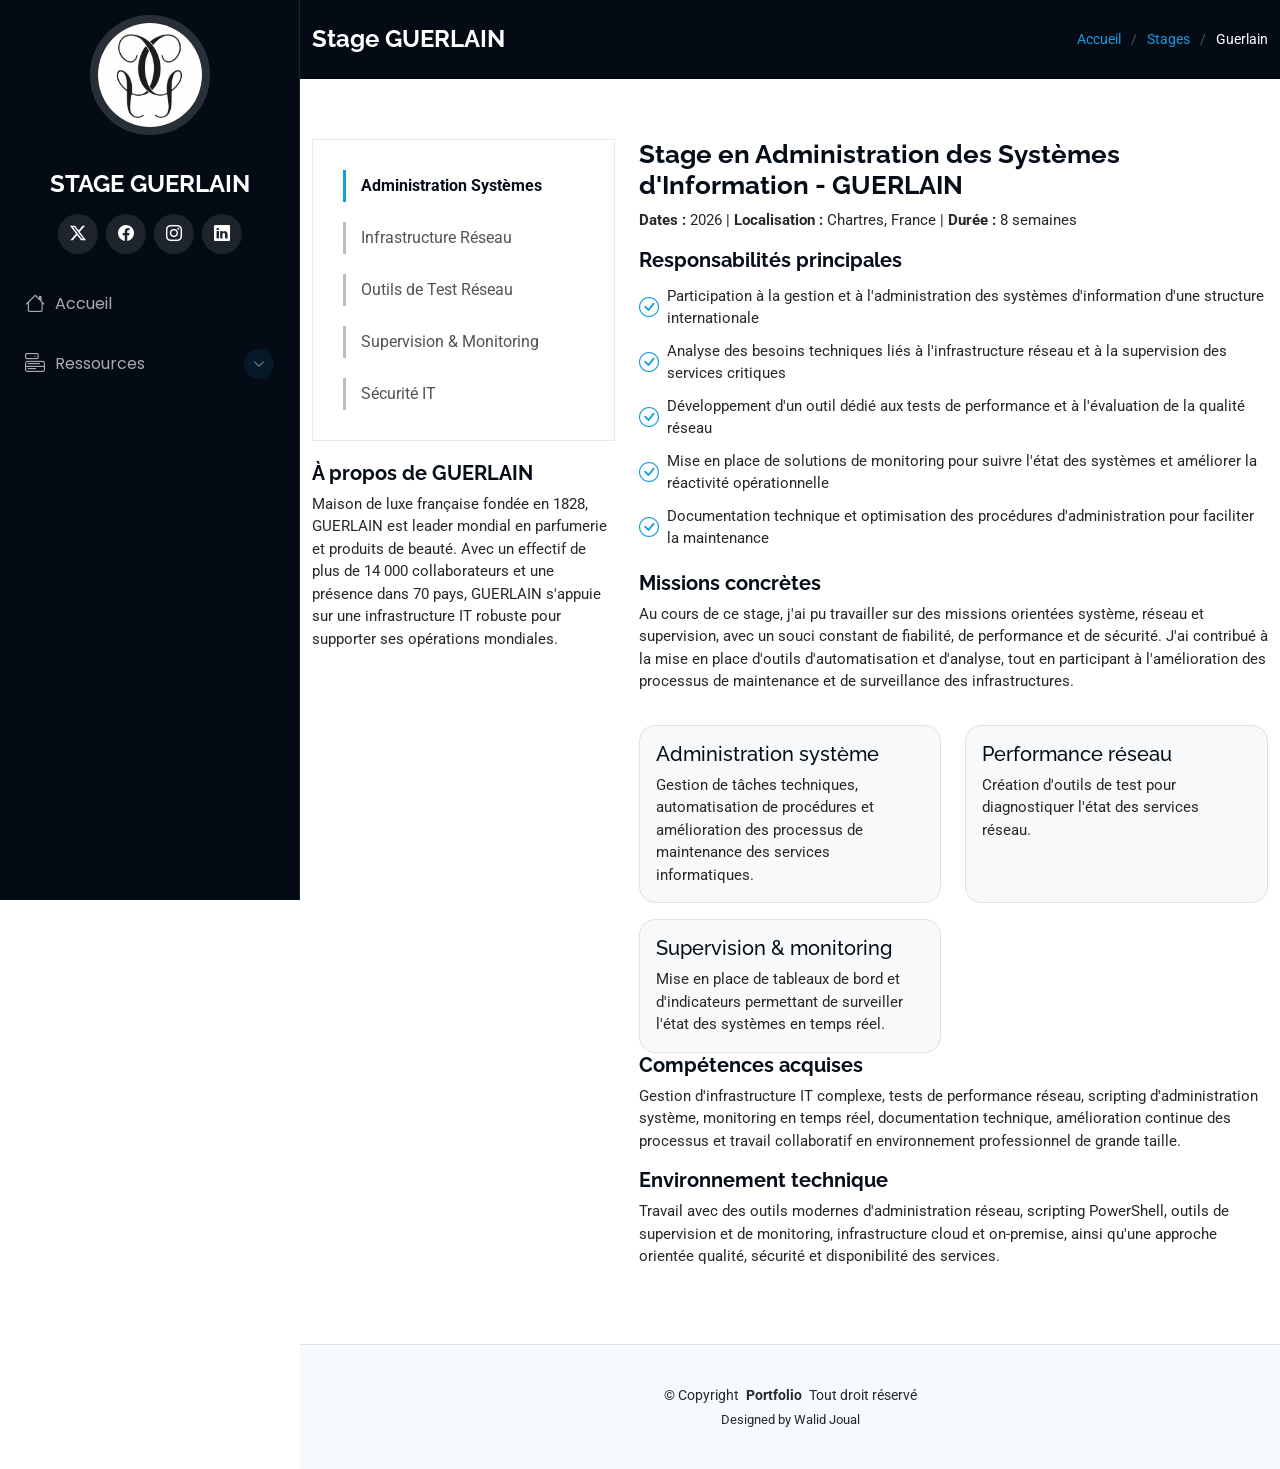
==== commit d5d71e77: "final modif until next time i guess" ====
--- a/stageguerlain.html
+++ b/stageguerlain.html
@@ -57,9 +57,7 @@
         <li class="dropdown"><a href="#"><i class="bi bi-menu-button navicon"></i> <span>Ressources</span> <i class="bi bi-chevron-down toggle-dropdown"></i></a>
           <ul>
             <li><a href="https://github.com/WALID163/Powershell-Script-NetReport">Script Powershell</a></li>
-            <li><a href="#">Dropdown 2</a></li>
-            <li><a href="#">Dropdown 3</a></li>
-            <li><a href="#">Dropdown 4</a></li>
+            <li><a href="https://github.com/WALID163/Documentation-Installation-Prometheus-et-Grafana">Supervision & Monitoring</a></li>
           </ul>
         </li>
       </ul>
@@ -104,23 +102,50 @@
           </div>
 
           <div class="col-lg-8" data-aos="fade-up" data-aos-delay="200">
-            <img src="assets/img/services.jpg" alt="Guerlain" class="img-fluid services-img">
             <h3>Stage en Administration des Systèmes d'Information - GUERLAIN</h3>
             <p><strong>Dates :</strong> 2026 | <strong>Localisation :</strong> Chartres, France | <strong>Durée :</strong> 8 semaines</p>
             
             <h4>Responsabilités principales</h4>
             <ul>
-              <li><i class="bi bi-check-circle"></i> <span>Mise en situation professionnelle en tant que stagiaire en Administration des systèmes d'information</span></li>
-              <li><i class="bi bi-check-circle"></i> <span>Adaptation aux contraintes et exigences du poste au sein d'une infrastructure réseau de grande envergure</span></li>
-              <li><i class="bi bi-check-circle"></i> <span>Développement d'un outil lié aux tests de performance réseau</span></li>
-              <li><i class="bi bi-check-circle"></i> <span>Mise en place d'un outil de supervision et monitoring des systèmes</span></li>
+              <li><i class="bi bi-check-circle"></i> <span>Participation à la gestion et à l'administration des systèmes d'information d'une structure internationale</span></li>
+              <li><i class="bi bi-check-circle"></i> <span>Analyse des besoins techniques liés à l'infrastructure réseau et à la supervision des services critiques</span></li>
+              <li><i class="bi bi-check-circle"></i> <span>Développement d'un outil dédié aux tests de performance et à l'évaluation de la qualité réseau</span></li>
+              <li><i class="bi bi-check-circle"></i> <span>Mise en place de solutions de monitoring pour suivre l'état des systèmes et améliorer la réactivité opérationnelle</span></li>
+              <li><i class="bi bi-check-circle"></i> <span>Documentation technique et optimisation des procédures d'administration pour faciliter la maintenance</span></li>
             </ul>
+
+            <h4>Missions concrètes</h4>
+            <p>Au cours de ce stage, j'ai pu travailler sur des missions orientées système, réseau et supervision, avec un souci constant de fiabilité, de performance et de sécurité. J'ai contribué à la mise en place d'outils d'automatisation et d'analyse, tout en participant à l'amélioration des processus de maintenance et de surveillance des infrastructures.</p>
+
+            <div class="row gy-3 mt-2">
+              <div class="col-md-6">
+                <div class="p-3 border rounded-4 bg-light h-100">
+                  <h5 class="mb-2">Administration système</h5>
+                  <p class="mb-0">Gestion de tâches techniques, automatisation de procédures et amélioration des processus de maintenance des services informatiques.</p>
+                </div>
+              </div>
+              <div class="col-md-6">
+                <div class="p-3 border rounded-4 bg-light h-100">
+                  <h5 class="mb-2">Performance réseau</h5>
+                  <p class="mb-0">Création d'outils de test pour diagnostiquer l'état des services réseau.</p>
+                </div>
+              </div>
+              <div class="col-md-6">
+                <div class="p-3 border rounded-4 bg-light h-100">
+                  <h5 class="mb-2">Supervision & monitoring</h5>
+                  <p class="mb-0">Mise en place de tableaux de bord et d'indicateurs permettant de surveiller l'état des systèmes en temps réel.</p>
+                </div>
+              </div>
+              <div class="col-md-6">
+                
+              </div>
+            </div>
             
             <h4>Compétences acquises</h4>
-            <p>Gestion d'infrastructure IT complexe, tests de performance réseau, scripting d'administration système, monitoring en temps réel, travail en équipe dans un environnement professionnel de grande taille.</p>
+            <p>Gestion d'infrastructure IT complexe, tests de performance réseau, scripting d'administration système, monitoring en temps réel, documentation technique, amélioration continue des processus et travail collaboratif en environnement professionnel de grande taille.</p>
             
             <h4>Environnement technique</h4>
-            <p>Travail avec des outils modernes d'administration réseau, scripting PowerShell, outils de supervision, infrastructure cloud et on-premise, gestion de projets informatiques complexes.</p>
+            <p>Travail avec des outils modernes d'administration réseau, scripting PowerShell, outils de supervision et de monitoring, infrastructure cloud et on-premise, ainsi qu'une approche orientée qualité, sécurité et disponibilité des services.</p>
           </div>
 
         </div>
@@ -135,14 +160,14 @@
 
     <div class="container">
       <div class="copyright text-center ">
-        <p>© <span>Copyright</span> <strong class="px-1 sitename">iPortfolio</strong> <span>All Rights Reserved</span></p>
+        <p>© <span>Copyright</span> <strong class="px-1 sitename">Portfolio</strong> <span>Tout droit réservé</span></p>
       </div>
       <div class="credits">
         <!-- All the links in the footer should remain intact. -->
         <!-- You can delete the links only if you've purchased the pro version. -->
         <!-- Licensing information: https://bootstrapmade.com/license/ -->
         <!-- Purchase the pro version with working PHP/AJAX contact form: [buy-url] -->
-        Designed by <a href="https://bootstrapmade.com/">BootstrapMade</a>
+        Designed by Walid Joual</a>
       </div>
     </div>
 
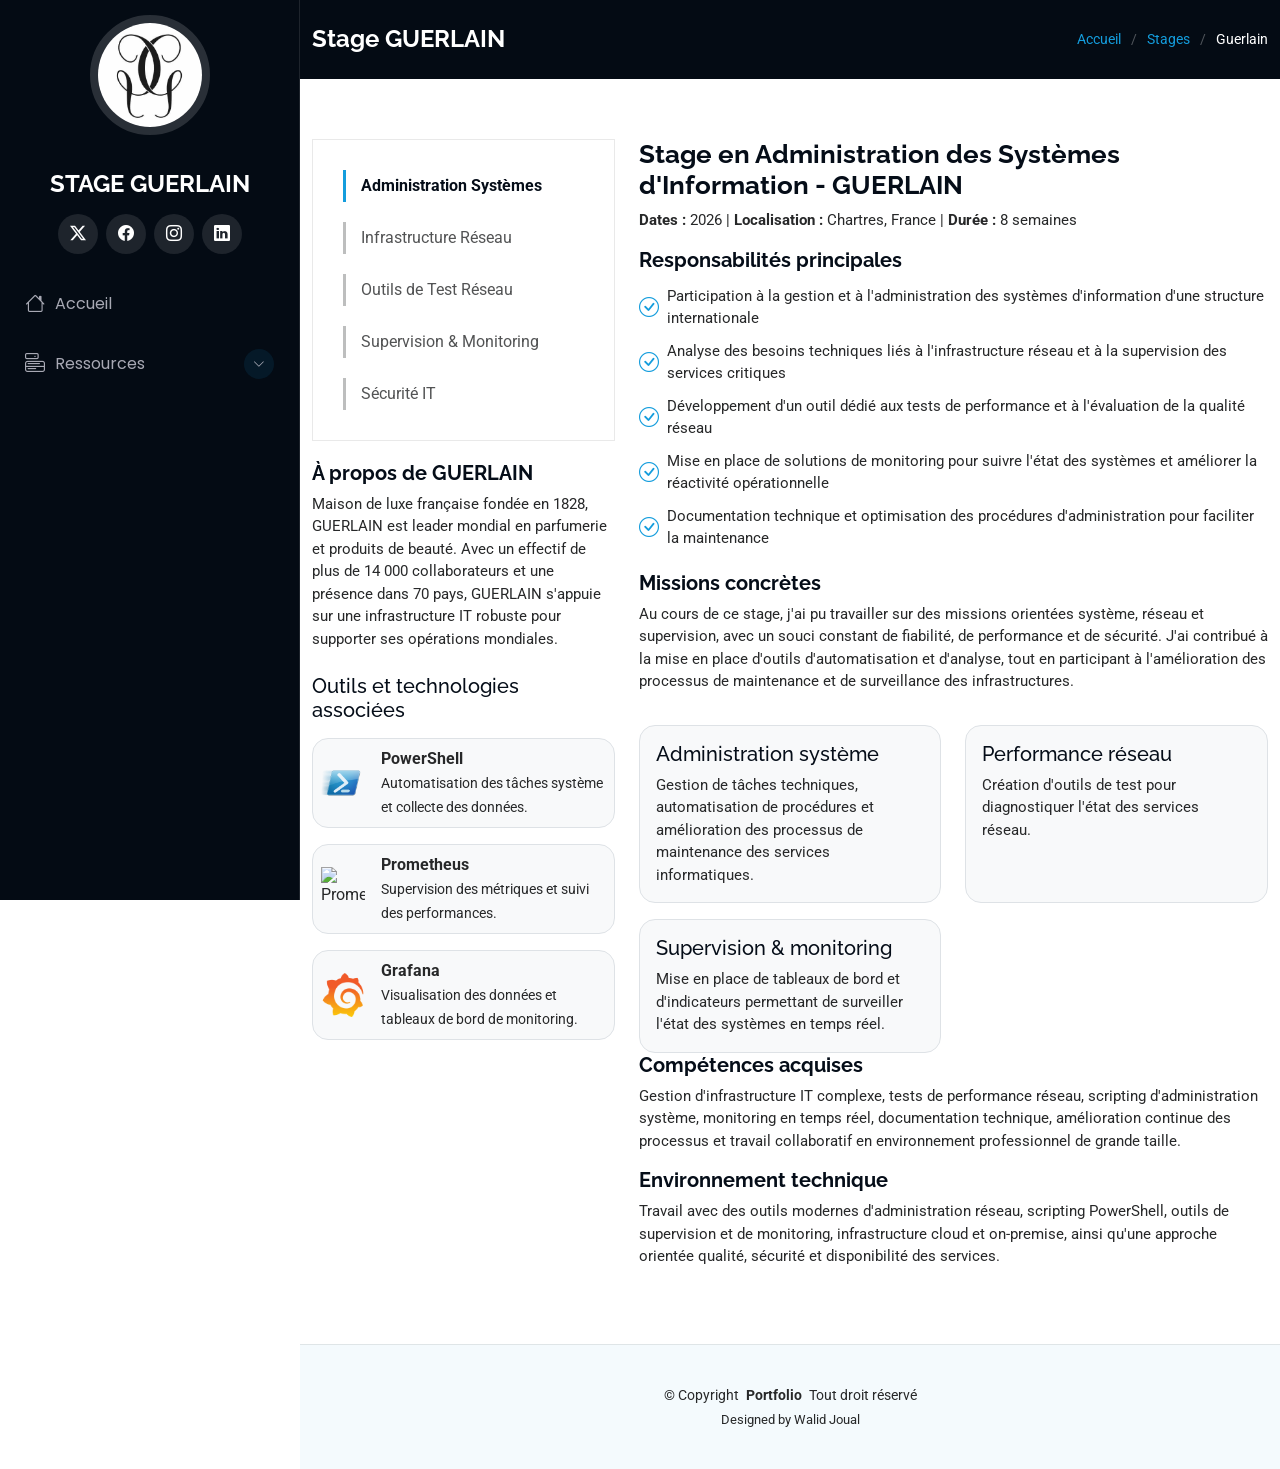
==== commit 27373a21: "i lied" ====
--- a/stageguerlain.html
+++ b/stageguerlain.html
@@ -99,6 +99,36 @@
 
             <h4>À propos de GUERLAIN</h4>
             <p>Maison de luxe française fondée en 1828, GUERLAIN est leader mondial en parfumerie et produits de beauté. Avec un effectif de plus de 14 000 collaborateurs et une présence dans 70 pays, GUERLAIN s'appuie sur une infrastructure IT robuste pour supporter ses opérations mondiales.</p>
+
+            <div class="mt-4">
+              <h5 class="mb-3">Outils et technologies associées</h5>
+
+              <div class="d-flex flex-column gap-3">
+                <div class="d-flex align-items-center gap-3 p-2 border rounded-4 bg-light">
+                  <img src="/assets/img/comp/powershellico.png" alt="PowerShell" style="width:44px; height:44px; object-fit:contain;">
+                  <div>
+                    <strong>PowerShell</strong><br>
+                    <small>Automatisation des tâches système et collecte des données.</small>
+                  </div>
+                </div>
+
+                <div class="d-flex align-items-center gap-3 p-2 border rounded-4 bg-light">
+                  <img src="https://upload.wikimedia.org/wikipedia/commons/3/38/Prometheus_software_logo.svg" alt="Prometheus" style="width:44px; height:44px; object-fit:contain;">
+                  <div>
+                    <strong>Prometheus</strong><br>
+                    <small>Supervision des métriques et suivi des performances.</small>
+                  </div>
+                </div>
+
+                <div class="d-flex align-items-center gap-3 p-2 border rounded-4 bg-light">
+                  <img src="/assets/img/comp/grafana_logo_icon_171048.webp" alt="Grafana" style="width:44px; height:44px; object-fit:contain;">
+                  <div>
+                    <strong>Grafana</strong><br>
+                    <small>Visualisation des données et tableaux de bord de monitoring.</small>
+                  </div>
+                </div>
+              </div>
+            </div>
           </div>
 
           <div class="col-lg-8" data-aos="fade-up" data-aos-delay="200">
@@ -136,9 +166,6 @@
                   <p class="mb-0">Mise en place de tableaux de bord et d'indicateurs permettant de surveiller l'état des systèmes en temps réel.</p>
                 </div>
               </div>
-              <div class="col-md-6">
-                
-              </div>
             </div>
             
             <h4>Compétences acquises</h4>
